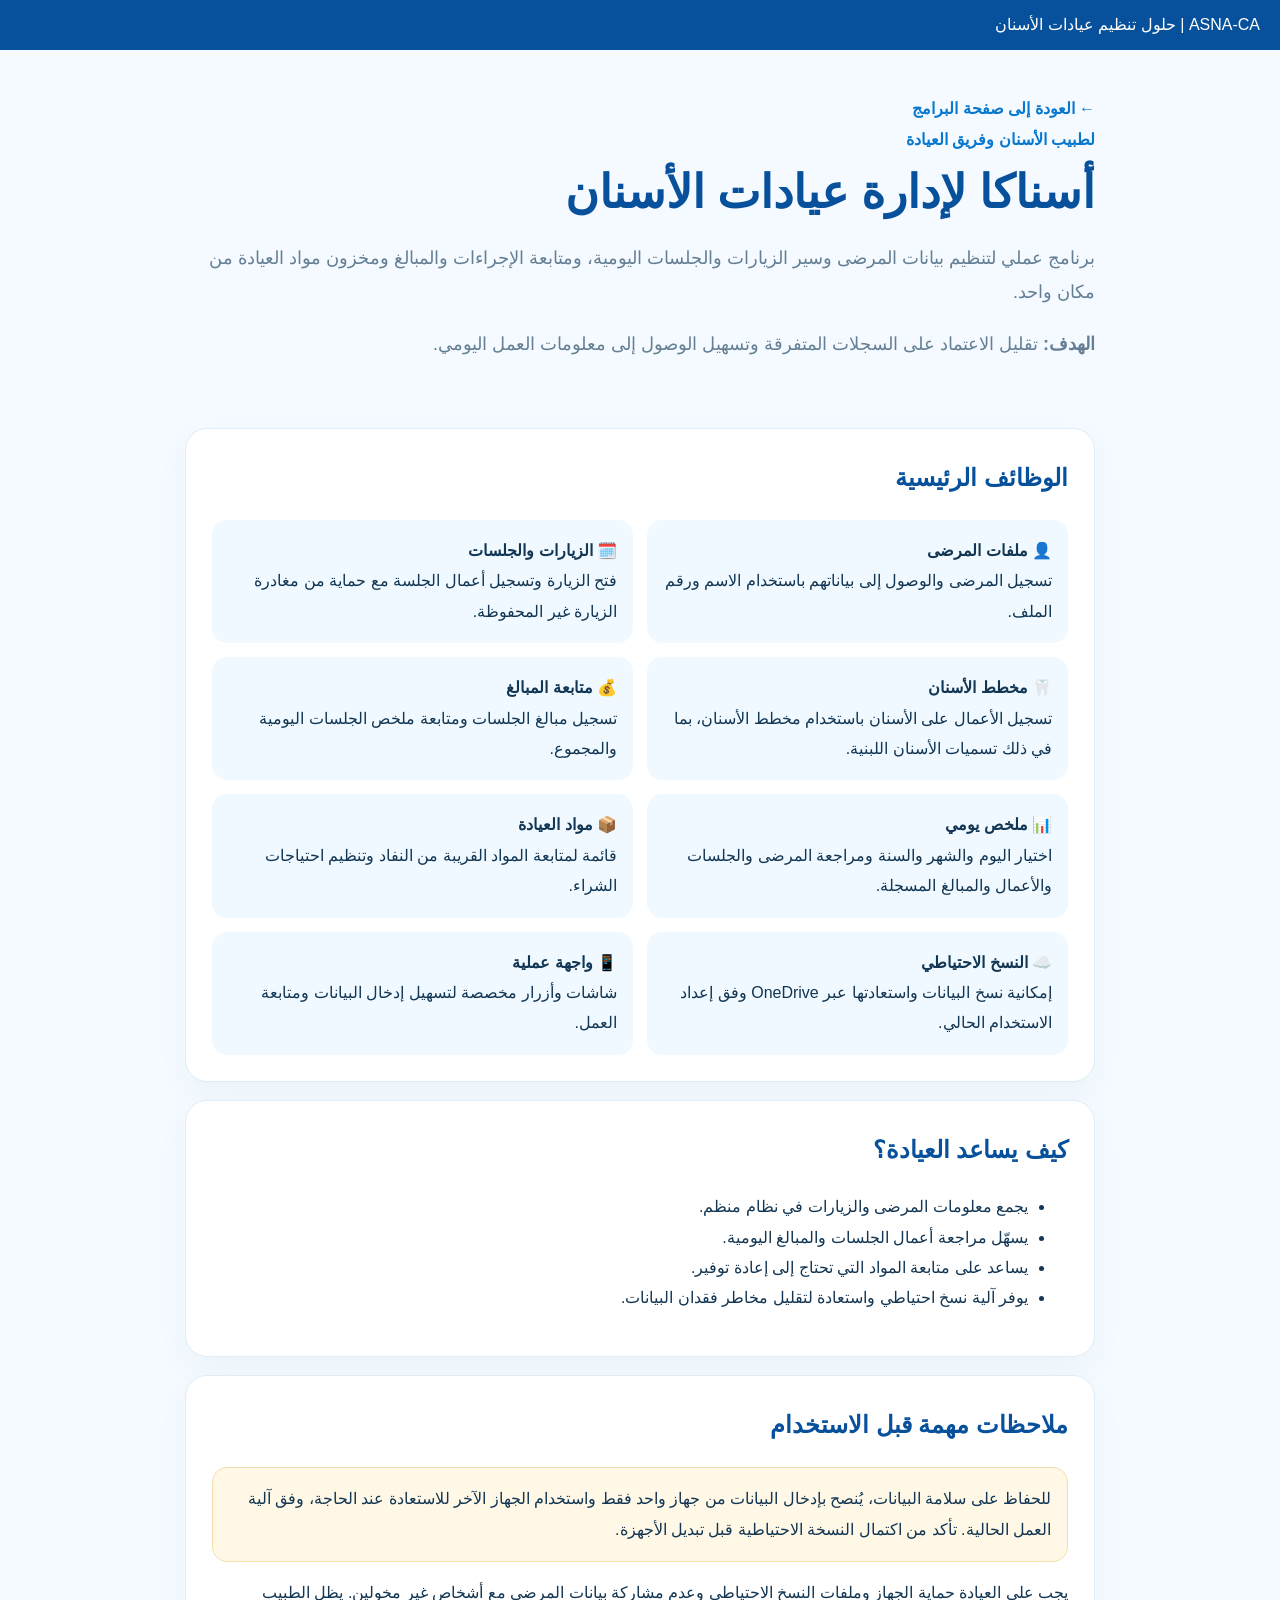
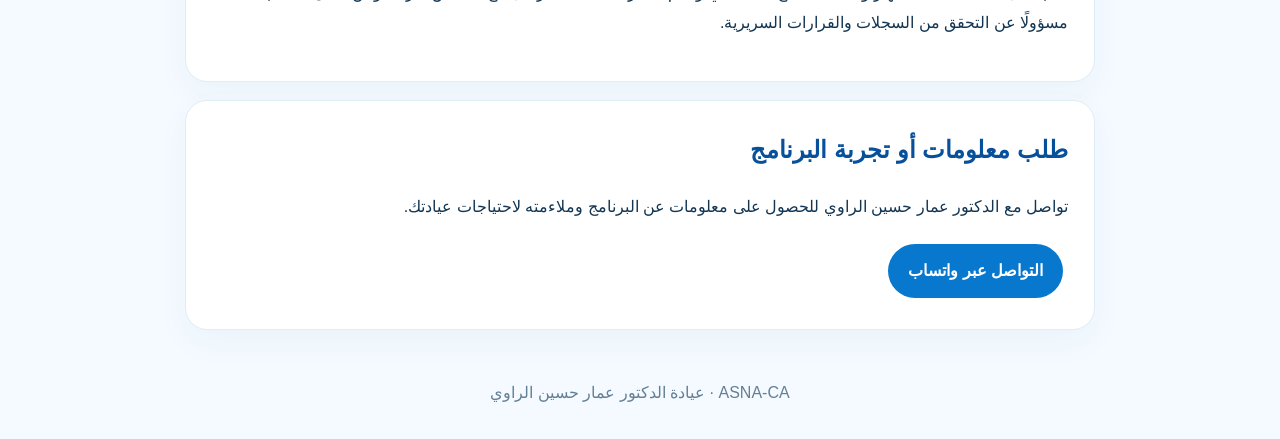
==== clinic-management.html @ 32c0b2bc "Add files via upload" ====
<!doctype html><html lang="ar" dir="rtl"><head><meta charset="utf-8"><meta name="viewport" content="width=device-width,initial-scale=1"><meta name="description" content="برنامج ASNA-CA لإدارة عيادات الأسنان: ملفات المرضى والزيارات والجلسات والمبالغ والمخزون والنسخ الاحتياطي."><title>أسناكا لإدارة عيادات الأسنان | ASNA-CA</title><style>
:root{--b:#0878cf;--d:#07509b;--ink:#123653;--muted:#647f94;--bg:#f4faff;--line:#dfedf6}*{box-sizing:border-box}body{margin:0;background:var(--bg);color:var(--ink);font-family:Tahoma,Arial,sans-serif;line-height:1.9}a{text-decoration:none;color:inherit}.bar{background:var(--d);color:white;padding:10px 20px}.wrap{max-width:950px;margin:auto;padding:0 20px}.head{padding:44px 0 30px}.back{color:var(--b);font-weight:bold}.tag{color:var(--b);font-weight:bold}.head h1{font-size:clamp(30px,5vw,46px);line-height:1.3;color:var(--d);margin:8px 0}.head p{font-size:18px;color:var(--muted)}.panel{background:#fff;border:1px solid var(--line);border-radius:22px;padding:26px;margin:18px 0;box-shadow:0 12px 35px #064d810a}.panel h2{color:var(--d);margin-top:0}.grid{display:grid;grid-template-columns:1fr 1fr;gap:14px}.feature{background:#f0f9ff;border-radius:15px;padding:16px}.notice{background:#fff8e6;border:1px solid #f2dfaa;border-radius:15px;padding:16px}.btn{display:inline-block;background:var(--b);color:#fff;padding:12px 20px;border-radius:999px;font-weight:bold;margin:5px 5px 5px 0}footer{text-align:center;color:var(--muted);padding:30px}@media(max-width:650px){.grid{grid-template-columns:1fr}}
</style></head><body><div class="bar">ASNA-CA | حلول تنظيم عيادات الأسنان</div><main class="wrap"><section class="head"><a class="back" href="./">← العودة إلى صفحة البرامج</a><div class="tag">لطبيب الأسنان وفريق العيادة</div><h1>أسناكا لإدارة عيادات الأسنان</h1><p>برنامج عملي لتنظيم بيانات المرضى وسير الزيارات والجلسات اليومية، ومتابعة الإجراءات والمبالغ ومخزون مواد العيادة من مكان واحد.</p><p><b>الهدف:</b> تقليل الاعتماد على السجلات المتفرقة وتسهيل الوصول إلى معلومات العمل اليومي.</p></section><section class="panel"><h2>الوظائف الرئيسية</h2><div class="grid"><div class="feature"><b>👤 ملفات المرضى</b><br>تسجيل المرضى والوصول إلى بياناتهم باستخدام الاسم ورقم الملف.</div><div class="feature"><b>🗓️ الزيارات والجلسات</b><br>فتح الزيارة وتسجيل أعمال الجلسة مع حماية من مغادرة الزيارة غير المحفوظة.</div><div class="feature"><b>🦷 مخطط الأسنان</b><br>تسجيل الأعمال على الأسنان باستخدام مخطط الأسنان، بما في ذلك تسميات الأسنان اللبنية.</div><div class="feature"><b>💰 متابعة المبالغ</b><br>تسجيل مبالغ الجلسات ومتابعة ملخص الجلسات اليومية والمجموع.</div><div class="feature"><b>📊 ملخص يومي</b><br>اختيار اليوم والشهر والسنة ومراجعة المرضى والجلسات والأعمال والمبالغ المسجلة.</div><div class="feature"><b>📦 مواد العيادة</b><br>قائمة لمتابعة المواد القريبة من النفاد وتنظيم احتياجات الشراء.</div><div class="feature"><b>☁️ النسخ الاحتياطي</b><br>إمكانية نسخ البيانات واستعادتها عبر OneDrive وفق إعداد الاستخدام الحالي.</div><div class="feature"><b>📱 واجهة عملية</b><br>شاشات وأزرار مخصصة لتسهيل إدخال البيانات ومتابعة العمل.</div></div></section><section class="panel"><h2>كيف يساعد العيادة؟</h2><ul><li>يجمع معلومات المرضى والزيارات في نظام منظم.</li><li>يسهّل مراجعة أعمال الجلسات والمبالغ اليومية.</li><li>يساعد على متابعة المواد التي تحتاج إلى إعادة توفير.</li><li>يوفر آلية نسخ احتياطي واستعادة لتقليل مخاطر فقدان البيانات.</li></ul></section><section class="panel"><h2>ملاحظات مهمة قبل الاستخدام</h2><div class="notice">للحفاظ على سلامة البيانات، يُنصح بإدخال البيانات من جهاز واحد فقط واستخدام الجهاز الآخر للاستعادة عند الحاجة، وفق آلية العمل الحالية. تأكد من اكتمال النسخة الاحتياطية قبل تبديل الأجهزة.</div><p>يجب على العيادة حماية الجهاز وملفات النسخ الاحتياطي وعدم مشاركة بيانات المرضى مع أشخاص غير مخولين. يظل الطبيب مسؤولًا عن التحقق من السجلات والقرارات السريرية.</p></section><section class="panel"><h2>طلب معلومات أو تجربة البرنامج</h2><p>تواصل مع الدكتور عمار حسين الراوي للحصول على معلومات عن البرنامج وملاءمته لاحتياجات عيادتك.</p><a class="btn" href="https://wa.me/9647800540459" target="_blank" rel="noopener">التواصل عبر واتساب</a></section></main><footer><a href="./">ASNA-CA</a> · عيادة الدكتور عمار حسين الراوي</footer></body></html>
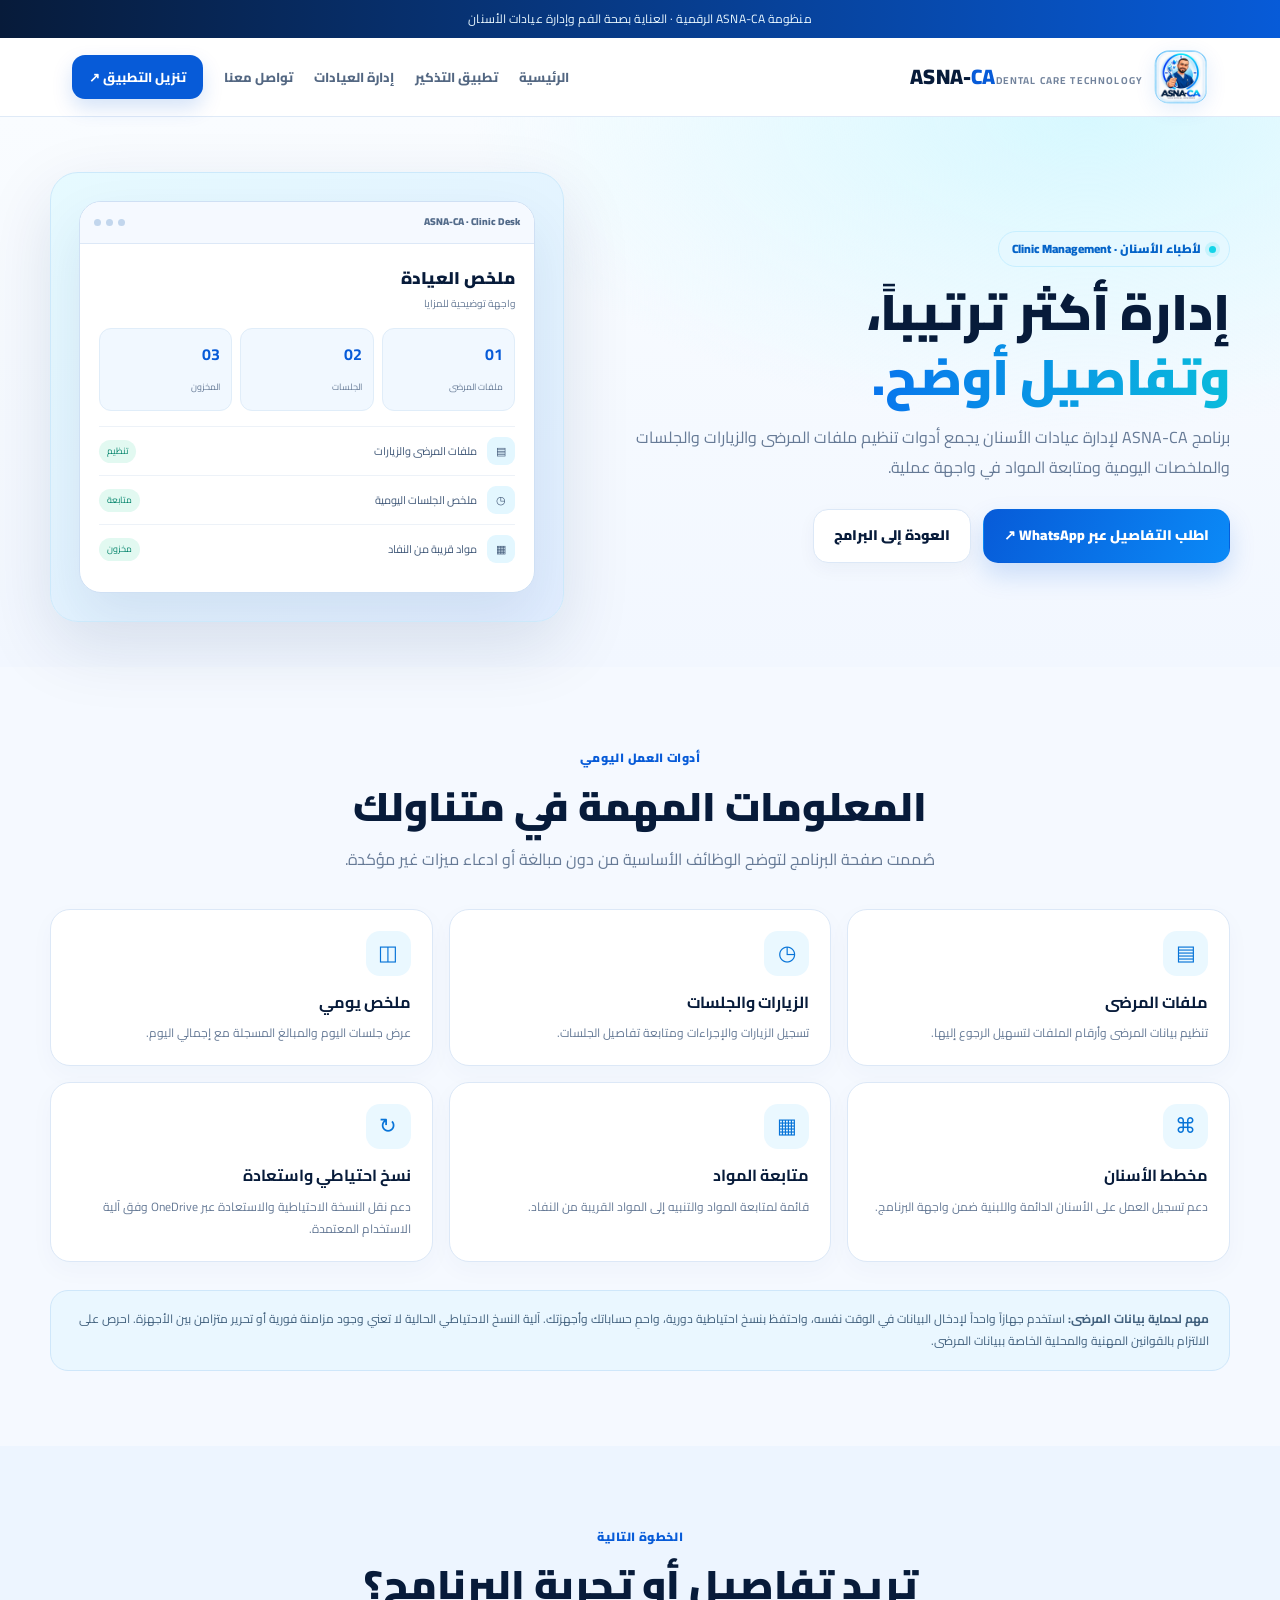
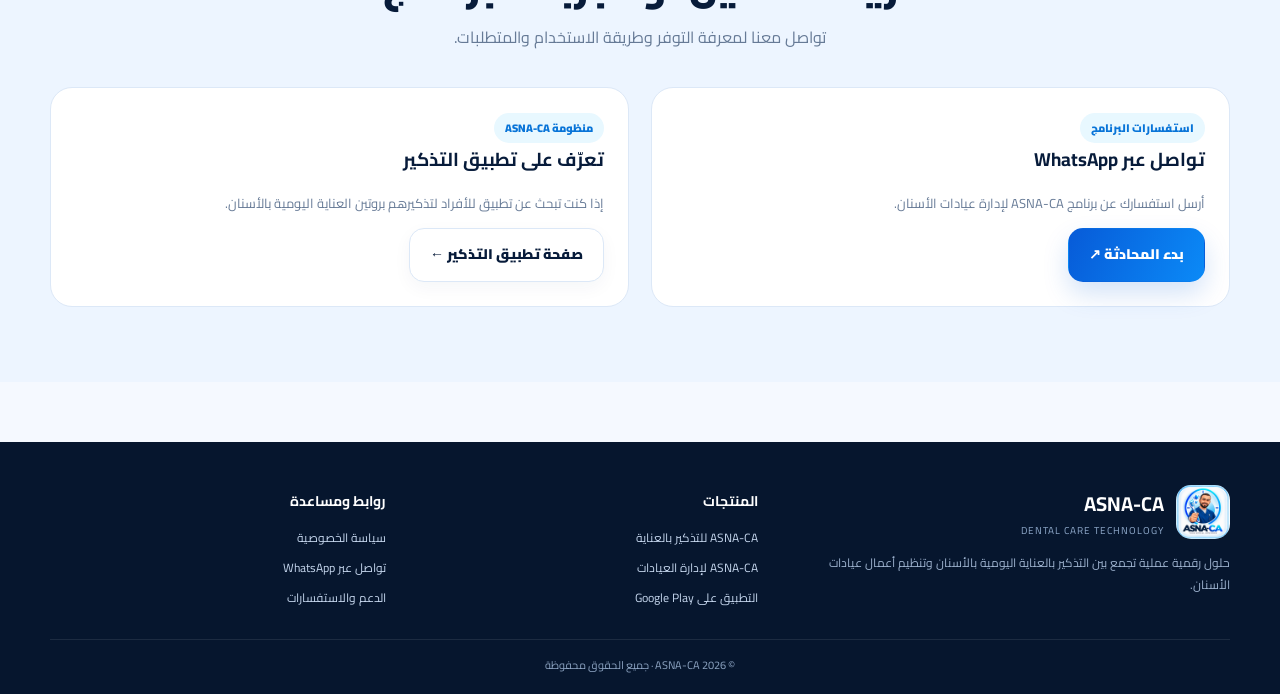
==== commit 79953eb6: "Deploy ASNA-CA website" ====
--- a/clinic-management.html
+++ b/clinic-management.html
@@ -1,3 +1,28 @@
-<!doctype html><html lang="ar" dir="rtl"><head><meta charset="utf-8"><meta name="viewport" content="width=device-width,initial-scale=1"><meta name="description" content="برنامج ASNA-CA لإدارة عيادات الأسنان: ملفات المرضى والزيارات والجلسات والمبالغ والمخزون والنسخ الاحتياطي."><title>أسناكا لإدارة عيادات الأسنان | ASNA-CA</title><style>
-:root{--b:#0878cf;--d:#07509b;--ink:#123653;--muted:#647f94;--bg:#f4faff;--line:#dfedf6}*{box-sizing:border-box}body{margin:0;background:var(--bg);color:var(--ink);font-family:Tahoma,Arial,sans-serif;line-height:1.9}a{text-decoration:none;color:inherit}.bar{background:var(--d);color:white;padding:10px 20px}.wrap{max-width:950px;margin:auto;padding:0 20px}.head{padding:44px 0 30px}.back{color:var(--b);font-weight:bold}.tag{color:var(--b);font-weight:bold}.head h1{font-size:clamp(30px,5vw,46px);line-height:1.3;color:var(--d);margin:8px 0}.head p{font-size:18px;color:var(--muted)}.panel{background:#fff;border:1px solid var(--line);border-radius:22px;padding:26px;margin:18px 0;box-shadow:0 12px 35px #064d810a}.panel h2{color:var(--d);margin-top:0}.grid{display:grid;grid-template-columns:1fr 1fr;gap:14px}.feature{background:#f0f9ff;border-radius:15px;padding:16px}.notice{background:#fff8e6;border:1px solid #f2dfaa;border-radius:15px;padding:16px}.btn{display:inline-block;background:var(--b);color:#fff;padding:12px 20px;border-radius:999px;font-weight:bold;margin:5px 5px 5px 0}footer{text-align:center;color:var(--muted);padding:30px}@media(max-width:650px){.grid{grid-template-columns:1fr}}
-</style></head><body><div class="bar">ASNA-CA | حلول تنظيم عيادات الأسنان</div><main class="wrap"><section class="head"><a class="back" href="./">← العودة إلى صفحة البرامج</a><div class="tag">لطبيب الأسنان وفريق العيادة</div><h1>أسناكا لإدارة عيادات الأسنان</h1><p>برنامج عملي لتنظيم بيانات المرضى وسير الزيارات والجلسات اليومية، ومتابعة الإجراءات والمبالغ ومخزون مواد العيادة من مكان واحد.</p><p><b>الهدف:</b> تقليل الاعتماد على السجلات المتفرقة وتسهيل الوصول إلى معلومات العمل اليومي.</p></section><section class="panel"><h2>الوظائف الرئيسية</h2><div class="grid"><div class="feature"><b>👤 ملفات المرضى</b><br>تسجيل المرضى والوصول إلى بياناتهم باستخدام الاسم ورقم الملف.</div><div class="feature"><b>🗓️ الزيارات والجلسات</b><br>فتح الزيارة وتسجيل أعمال الجلسة مع حماية من مغادرة الزيارة غير المحفوظة.</div><div class="feature"><b>🦷 مخطط الأسنان</b><br>تسجيل الأعمال على الأسنان باستخدام مخطط الأسنان، بما في ذلك تسميات الأسنان اللبنية.</div><div class="feature"><b>💰 متابعة المبالغ</b><br>تسجيل مبالغ الجلسات ومتابعة ملخص الجلسات اليومية والمجموع.</div><div class="feature"><b>📊 ملخص يومي</b><br>اختيار اليوم والشهر والسنة ومراجعة المرضى والجلسات والأعمال والمبالغ المسجلة.</div><div class="feature"><b>📦 مواد العيادة</b><br>قائمة لمتابعة المواد القريبة من النفاد وتنظيم احتياجات الشراء.</div><div class="feature"><b>☁️ النسخ الاحتياطي</b><br>إمكانية نسخ البيانات واستعادتها عبر OneDrive وفق إعداد الاستخدام الحالي.</div><div class="feature"><b>📱 واجهة عملية</b><br>شاشات وأزرار مخصصة لتسهيل إدخال البيانات ومتابعة العمل.</div></div></section><section class="panel"><h2>كيف يساعد العيادة؟</h2><ul><li>يجمع معلومات المرضى والزيارات في نظام منظم.</li><li>يسهّل مراجعة أعمال الجلسات والمبالغ اليومية.</li><li>يساعد على متابعة المواد التي تحتاج إلى إعادة توفير.</li><li>يوفر آلية نسخ احتياطي واستعادة لتقليل مخاطر فقدان البيانات.</li></ul></section><section class="panel"><h2>ملاحظات مهمة قبل الاستخدام</h2><div class="notice">للحفاظ على سلامة البيانات، يُنصح بإدخال البيانات من جهاز واحد فقط واستخدام الجهاز الآخر للاستعادة عند الحاجة، وفق آلية العمل الحالية. تأكد من اكتمال النسخة الاحتياطية قبل تبديل الأجهزة.</div><p>يجب على العيادة حماية الجهاز وملفات النسخ الاحتياطي وعدم مشاركة بيانات المرضى مع أشخاص غير مخولين. يظل الطبيب مسؤولًا عن التحقق من السجلات والقرارات السريرية.</p></section><section class="panel"><h2>طلب معلومات أو تجربة البرنامج</h2><p>تواصل مع الدكتور عمار حسين الراوي للحصول على معلومات عن البرنامج وملاءمته لاحتياجات عيادتك.</p><a class="btn" href="https://wa.me/9647800540459" target="_blank" rel="noopener">التواصل عبر واتساب</a></section></main><footer><a href="./">ASNA-CA</a> · عيادة الدكتور عمار حسين الراوي</footer></body></html>
+<!doctype html>
+<html lang="ar" dir="rtl"><head><meta charset="utf-8"><meta name="viewport" content="width=device-width,initial-scale=1"><meta name="theme-color" content="#075bd8"><meta name="description" content="ASNA-CA لإدارة عيادات الأسنان: ملفات المرضى والزيارات والجلسات والملخصات والمخزون."><title>ASNA-CA | إدارة عيادات الأسنان</title><link rel="icon" href="assets/asna-ca-logo.png"><link rel="stylesheet" href="assets/styles.css"></head><body>
+
+<div class="announcement">منظومة ASNA-CA الرقمية · العناية بصحة الفم وإدارة عيادات الأسنان</div>
+<header class="site-header"><nav class="nav container" aria-label="التنقل الرئيسي">
+<a class="brand" href="index.html"><img src="assets/asna-ca-logo.png" alt="شعار ASNA-CA"><span class="brand-copy"><span class="brand-name">ASNA-<span>CA</span></span><span class="brand-sub">DENTAL CARE TECHNOLOGY</span></span></a>
+<button class="menu-toggle" aria-label="فتح القائمة" aria-expanded="false">☰</button>
+<div class="nav-links"><a href="index.html">الرئيسية</a><a href="reminder.html">تطبيق التذكير</a><a href="clinic-management.html">إدارة العيادات</a><a href="index.html#contact">تواصل معنا</a><a class="nav-cta" href="https://play.google.com/store/apps/details?id=com.asnaca.asna_ca" target="_blank" rel="noopener">تنزيل التطبيق ↗</a></div>
+</nav></header>
+
+<main><section class="page-hero"><div class="container page-hero-grid"><div><span class="eyebrow">لأطباء الأسنان · Clinic Management</span><h1>إدارة أكثر ترتيباً،<br><span class="gradient-text">وتفاصيل أوضح.</span></h1><p>برنامج ASNA-CA لإدارة عيادات الأسنان يجمع أدوات تنظيم ملفات المرضى والزيارات والجلسات والملخصات اليومية ومتابعة المواد في واجهة عملية.</p><div class="hero-actions"><a class="btn btn-primary" href="https://wa.me/9647800540459?text=%D8%A3%D8%B1%D9%8A%D8%AF%20%D8%AA%D9%81%D8%A7%D8%B5%D9%8A%D9%84%20%D8%A8%D8%B1%D9%86%D8%A7%D9%85%D8%AC%20ASNA-CA%20%D9%84%D8%A5%D8%AF%D8%A7%D8%B1%D8%A9%20%D8%A7%D9%84%D8%B9%D9%8A%D8%A7%D8%AF%D8%A7%D8%AA" target="_blank" rel="noopener">اطلب التفاصيل عبر WhatsApp ↗</a><a class="btn btn-secondary" href="index.html#programs">العودة إلى البرامج</a></div></div><div class="page-visual"><div class="mock-window"><div class="mock-bar"><span>ASNA-CA · Clinic Desk</span><span class="mock-dots"><i></i><i></i><i></i></span></div><div class="mock-body"><div class="mock-title">ملخص العيادة</div><div class="mock-sub">واجهة توضيحية للمزايا</div><div class="mock-stats"><div class="mock-stat"><strong>01</strong><span>ملفات المرضى</span></div><div class="mock-stat"><strong>02</strong><span>الجلسات</span></div><div class="mock-stat"><strong>03</strong><span>المخزون</span></div></div><div class="mock-row"><i>▤</i><span>ملفات المرضى والزيارات</span><span class="mock-pill">تنظيم</span></div><div class="mock-row"><i>◷</i><span>ملخص الجلسات اليومية</span><span class="mock-pill">متابعة</span></div><div class="mock-row"><i>▦</i><span>مواد قريبة من النفاد</span><span class="mock-pill">مخزون</span></div></div></div></div></div></section>
+<section class="section"><div class="container"><div class="section-head"><span class="section-kicker">أدوات العمل اليومي</span><h2>المعلومات المهمة في متناولك</h2><p>صُممت صفحة البرنامج لتوضح الوظائف الأساسية من دون مبالغة أو ادعاء ميزات غير مؤكدة.</p></div><div class="feature-grid">
+<article class="feature-card"><div class="feature-symbol">▤</div><h3>ملفات المرضى</h3><p>تنظيم بيانات المرضى وأرقام الملفات لتسهيل الرجوع إليها.</p></article>
+<article class="feature-card"><div class="feature-symbol">◷</div><h3>الزيارات والجلسات</h3><p>تسجيل الزيارات والإجراءات ومتابعة تفاصيل الجلسات.</p></article>
+<article class="feature-card"><div class="feature-symbol">◫</div><h3>ملخص يومي</h3><p>عرض جلسات اليوم والمبالغ المسجلة مع إجمالي اليوم.</p></article>
+<article class="feature-card"><div class="feature-symbol">⌘</div><h3>مخطط الأسنان</h3><p>دعم تسجيل العمل على الأسنان الدائمة واللبنية ضمن واجهة البرنامج.</p></article>
+<article class="feature-card"><div class="feature-symbol">▦</div><h3>متابعة المواد</h3><p>قائمة لمتابعة المواد والتنبيه إلى المواد القريبة من النفاد.</p></article>
+<article class="feature-card"><div class="feature-symbol">↻</div><h3>نسخ احتياطي واستعادة</h3><p>دعم نقل النسخة الاحتياطية والاستعادة عبر OneDrive وفق آلية الاستخدام المعتمدة.</p></article>
+</div><div class="note"><strong>مهم لحماية بيانات المرضى:</strong> استخدم جهازاً واحداً لإدخال البيانات في الوقت نفسه، واحتفظ بنسخ احتياطية دورية، واحمِ حساباتك وأجهزتك. آلية النسخ الاحتياطي الحالية لا تعني وجود مزامنة فورية أو تحرير متزامن بين الأجهزة. احرص على الالتزام بالقوانين المهنية والمحلية الخاصة ببيانات المرضى.</div></div></section>
+<section class="section" style="background:#edf5ff"><div class="container"><div class="section-head"><span class="section-kicker">الخطوة التالية</span><h2>تريد تفاصيل أو تجربة البرنامج؟</h2><p>تواصل معنا لمعرفة التوفر وطريقة الاستخدام والمتطلبات.</p></div><div class="contact-grid"><article class="contact-card"><span class="pill">استفسارات البرنامج</span><h3>تواصل عبر WhatsApp</h3><p>أرسل استفسارك عن برنامج ASNA-CA لإدارة عيادات الأسنان.</p><a class="btn btn-primary" href="https://wa.me/9647800540459" target="_blank" rel="noopener">بدء المحادثة ↗</a></article><article class="contact-card"><span class="pill">منظومة ASNA-CA</span><h3>تعرّف على تطبيق التذكير</h3><p>إذا كنت تبحث عن تطبيق للأفراد لتذكيرهم بروتين العناية اليومية بالأسنان.</p><a class="btn btn-secondary" href="reminder.html">صفحة تطبيق التذكير ←</a></article></div></div></section></main>
+
+<footer class="site-footer"><div class="container"><div class="footer-grid">
+<div><div class="footer-brand"><img src="assets/asna-ca-logo.png" alt="شعار ASNA-CA"><div><strong>ASNA-CA</strong><small>DENTAL CARE TECHNOLOGY</small></div></div><p>حلول رقمية عملية تجمع بين التذكير بالعناية اليومية بالأسنان وتنظيم أعمال عيادات الأسنان.</p></div>
+<div><h4>المنتجات</h4><div class="footer-links"><a href="reminder.html">ASNA-CA للتذكير بالعناية</a><a href="clinic-management.html">ASNA-CA لإدارة العيادات</a><a href="https://play.google.com/store/apps/details?id=com.asnaca.asna_ca" target="_blank" rel="noopener">التطبيق على Google Play</a></div></div>
+<div><h4>روابط ومساعدة</h4><div class="footer-links"><a href="https://drammarclinic92-del.github.io/asna-ca-privacy-policy/ASNA-CA_Privacy_Policy.html" target="_blank" rel="noopener">سياسة الخصوصية</a><a href="https://wa.me/9647800540459" target="_blank" rel="noopener">تواصل عبر WhatsApp</a><a href="index.html#contact">الدعم والاستفسارات</a></div></div>
+</div><div class="copyright">© <span data-year>2026</span> ASNA-CA · جميع الحقوق محفوظة</div></div></footer><script src="assets/script.js"></script>
+
+</body></html>
--- a/assets/styles.css
+++ b/assets/styles.css
@@ -0,0 +1,8 @@
+@import url('https://fonts.googleapis.com/css2?family=Cairo:wght@400;500;600;700;800;900&display=swap');
+:root{--navy:#071b3a;--blue:#075bd8;--blue2:#1685f8;--cyan:#14d4e8;--ink:#122746;--muted:#667a96;--paper:#f5f9ff;--white:#fff;--line:#dce8f7;--soft:#e9f6ff;--shadow:0 24px 70px rgba(7,42,92,.12);--radius:28px}
+*{box-sizing:border-box}html{scroll-behavior:smooth;scroll-padding-top:100px}body{margin:0;background:var(--paper);color:var(--ink);font-family:'Cairo',Tahoma,Arial,sans-serif;line-height:1.85}a{color:inherit;text-decoration:none}button,input,textarea{font:inherit}.announcement{background:linear-gradient(90deg,#071b3a,#075bd8);color:#eaf8ff;text-align:center;padding:8px 14px;font-size:12px;letter-spacing:.1px}.site-header{position:sticky;top:0;z-index:20;background:rgba(255,255,255,.92);backdrop-filter:blur(18px);border-bottom:1px solid rgba(220,232,247,.9)}.nav{max-width:1180px;margin:auto;padding:12px 22px;display:flex;align-items:center;justify-content:space-between;gap:22px}.brand{display:flex;align-items:center;gap:11px;min-width:200px}.brand img{width:54px;height:54px;object-fit:contain;border-radius:16px;box-shadow:0 5px 20px #075bd81b}.brand-copy{line-height:1.35}.brand-name{font-size:21px;font-weight:900;letter-spacing:.2px;color:var(--navy)}.brand-name span{color:var(--blue)}.brand-sub{font-size:10px;font-weight:700;color:#72839c;letter-spacing:1.15px;direction:ltr;text-align:right}.nav-links{display:flex;align-items:center;gap:21px;font-size:13px;font-weight:800;color:#536782}.nav-links a{transition:color .2s}.nav-links a:hover{color:var(--blue)}.nav-cta{background:var(--blue);color:#fff!important;padding:10px 17px;border-radius:13px;box-shadow:0 9px 20px #075bd82b}.menu-toggle{display:none;border:1px solid var(--line);background:#fff;color:var(--navy);border-radius:12px;padding:7px 12px;font-size:23px;cursor:pointer}
+.container{width:min(1180px,calc(100% - 40px));margin-inline:auto}.hero{position:relative;overflow:hidden;padding:80px 0 55px;background:radial-gradient(ellipse at 80% 10%,#d4f9ff 0,transparent 34%),radial-gradient(ellipse at 15% 0,#dbeaff 0,transparent 35%),linear-gradient(180deg,#f9fcff,#f3f8ff)}.hero:after{content:"";position:absolute;width:380px;height:380px;border:1px solid #bcecff;border-radius:50%;left:-160px;bottom:-240px;box-shadow:0 0 0 45px #d8f6ff38,0 0 0 90px #d8f6ff24;pointer-events:none}.hero-grid{display:grid;grid-template-columns:1.08fr .92fr;align-items:center;gap:48px;position:relative;z-index:1}.eyebrow{display:inline-flex;align-items:center;gap:8px;background:#e5f8ff;border:1px solid #c7efff;color:#0564c9;border-radius:999px;padding:6px 13px;font-size:12px;font-weight:900}.eyebrow:before{content:"";width:7px;height:7px;border-radius:50%;background:var(--cyan);box-shadow:0 0 0 4px #14d4e825}.hero h1{font-size:clamp(36px,5vw,60px);line-height:1.28;letter-spacing:-1.2px;color:var(--navy);margin:18px 0 15px;font-weight:900}.gradient-text{background:linear-gradient(90deg,#0875ed,#0abbdc);-webkit-background-clip:text;background-clip:text;color:transparent}.hero p{max-width:670px;color:var(--muted);font-size:17px;margin:0}.hero-actions{display:flex;flex-wrap:wrap;gap:12px;margin-top:27px}.btn{display:inline-flex;align-items:center;justify-content:center;gap:9px;border:1px solid transparent;border-radius:15px;padding:13px 20px;font-weight:900;font-size:14px;transition:transform .2s,box-shadow .2s,background .2s;cursor:pointer}.btn:hover{transform:translateY(-3px)}.btn-primary{background:linear-gradient(115deg,var(--blue),#0b8af7);color:#fff;box-shadow:0 12px 26px #075bd82c}.btn-primary:hover{box-shadow:0 17px 30px #075bd83d}.btn-secondary{background:#fff;color:var(--navy);border-color:var(--line);box-shadow:0 6px 18px #0c32630b}.btn-dark{background:var(--navy);color:#fff}.hero-visual{position:relative;min-height:390px;display:grid;place-items:center}.hero-orbit{width:min(350px,78vw);aspect-ratio:1;border-radius:50%;display:grid;place-items:center;background:linear-gradient(145deg,#e9fbff,#d7e9ff);border:1px solid #c8eaff;box-shadow:0 35px 90px #0d5eaa1a, inset 0 0 0 15px #ffffff80;position:relative}.hero-orbit:before,.hero-orbit:after{content:"";position:absolute;inset:-22px;border:1px dashed #9bd9f8;border-radius:50%;animation:rotate 28s linear infinite}.hero-orbit:after{inset:-42px;border-color:#d0e5fb;animation-direction:reverse;animation-duration:36s}.hero-logo{width:75%;height:75%;object-fit:contain;filter:drop-shadow(0 18px 25px #073c7624);border-radius:25%}.float-card{position:absolute;background:#fff;border:1px solid #e4effb;border-radius:18px;padding:13px 16px;box-shadow:var(--shadow);font-size:12px;font-weight:900;color:var(--navy);display:flex;align-items:center;gap:10px}.float-card small{display:block;color:var(--muted);font-weight:600;font-size:10px}.float-icon{width:38px;height:38px;border-radius:12px;display:grid;place-items:center;background:#e5f8ff;color:#0875d9;font-size:20px}.float-one{top:36px;right:-8px}.float-two{bottom:38px;left:-8px}.section{padding:75px 0}.section-head{text-align:center;max-width:760px;margin:0 auto 34px}.section-kicker{font-size:12px;font-weight:900;color:var(--blue);letter-spacing:.4px}.section-head h2{font-size:clamp(27px,3.4vw,40px);line-height:1.4;color:var(--navy);margin:7px 0 10px;font-weight:900}.section-head p{margin:0;color:var(--muted)}.product-grid{display:grid;grid-template-columns:repeat(2,minmax(0,1fr));gap:24px}.product-card{position:relative;overflow:hidden;background:#fff;border:1px solid var(--line);border-radius:var(--radius);padding:31px;box-shadow:0 15px 45px #0a37730b;display:flex;flex-direction:column;transition:transform .25s,box-shadow .25s}.product-card:hover{transform:translateY(-6px);box-shadow:var(--shadow)}.product-card:before{content:"";position:absolute;inset:0 0 auto;height:5px;background:linear-gradient(90deg,var(--blue),var(--cyan))}.product-top{display:flex;align-items:center;gap:15px}.product-icon{width:62px;height:62px;flex:0 0 62px;display:grid;place-items:center;border-radius:19px;background:linear-gradient(145deg,#e6f7ff,#dbe9ff);font-size:28px;color:var(--blue)}.product-tag{font-size:11px;font-weight:900;color:#0876d7;background:#eff9ff;border-radius:999px;padding:5px 10px;display:inline-block}.product-card h3{font-size:25px;color:var(--navy);line-height:1.45;margin:20px 0 7px;font-weight:900}.product-card>p{color:var(--muted);margin:0 0 15px}.check-list{list-style:none;padding:0;margin:0 0 23px;display:grid;gap:8px}.check-list li{display:flex;align-items:flex-start;gap:10px;color:#425b79;font-size:14px}.check-list li:before{content:"✓";flex:0 0 22px;width:22px;height:22px;display:grid;place-items:center;border-radius:7px;background:#e4f9f6;color:#079d91;font-weight:900;font-size:12px;line-height:1.5;margin-top:2px}.card-actions{display:flex;gap:10px;flex-wrap:wrap;margin-top:auto}.mini-label{font-size:11px;color:#7c8ea5;margin-top:14px}.trust-strip{display:grid;grid-template-columns:repeat(3,1fr);gap:12px;margin-top:28px}.trust-item{border:1px solid var(--line);background:#ffffffb8;border-radius:18px;padding:16px;text-align:center}.trust-item strong{display:block;color:var(--navy);font-size:15px}.trust-item span{font-size:11px;color:var(--muted)}.how-grid{display:grid;grid-template-columns:repeat(3,1fr);gap:18px}.how-card{background:#fff;border:1px solid var(--line);border-radius:22px;padding:24px}.how-num{font-size:12px;color:var(--blue);font-weight:900;letter-spacing:1px}.how-card h3{color:var(--navy);font-size:18px;margin:9px 0 5px}.how-card p{color:var(--muted);font-size:13px;margin:0}.callout{background:linear-gradient(120deg,#071b3a,#0754b5 65%,#0785d8);color:#fff;border-radius:30px;padding:38px;display:flex;align-items:center;justify-content:space-between;gap:25px;overflow:hidden;position:relative}.callout:after{content:"";position:absolute;width:300px;height:300px;border:1px solid #ffffff22;border-radius:50%;left:-80px;top:-170px;box-shadow:0 0 0 35px #ffffff0b,0 0 0 70px #ffffff08}.callout h2{font-size:clamp(23px,3vw,34px);margin:0 0 5px;line-height:1.4}.callout p{margin:0;color:#d5eaff;font-size:14px}.callout .btn{position:relative;z-index:1;white-space:nowrap}.note{border:1px solid #cfe7fa;background:#eaf7ff;border-radius:18px;padding:17px 20px;color:#42617e;font-size:12px;margin-top:28px}.site-footer{background:#06162e;color:#c5d6ed;padding:43px 0 18px;margin-top:60px}.footer-grid{display:grid;grid-template-columns:1.3fr 1fr 1fr;gap:35px}.footer-brand{display:flex;gap:12px;align-items:center;margin-bottom:12px}.footer-brand img{width:54px;height:54px;border-radius:15px}.footer-brand strong{display:block;color:#fff;font-size:20px}.footer-brand small{display:block;font-size:10px;letter-spacing:1px;direction:ltr;text-align:right;color:#8ea8c9}.site-footer p{font-size:12px;color:#9db2ce;margin:8px 0}.site-footer h4{color:#fff;margin:4px 0 12px;font-size:14px}.footer-links{display:grid;gap:8px;font-size:12px}.footer-links a:hover{color:#56dced}.copyright{border-top:1px solid #ffffff17;margin-top:30px;padding-top:15px;text-align:center;color:#8ea5c3;font-size:11px}.page-hero{padding:55px 0 45px;background:radial-gradient(ellipse at 85% 0,#d7f8ff,transparent 40%),linear-gradient(180deg,#f9fcff,#f2f7ff)}.page-hero-grid{display:grid;grid-template-columns:1.1fr .9fr;gap:38px;align-items:center}.page-hero h1{font-size:clamp(32px,4.2vw,50px);line-height:1.3;color:var(--navy);margin:13px 0;font-weight:900}.page-hero p{color:var(--muted);font-size:16px;margin:0}.page-visual{background:linear-gradient(145deg,#e6faff,#e1edff);border:1px solid #cce9fb;border-radius:28px;padding:28px;box-shadow:var(--shadow);min-height:260px;display:grid;place-items:center;position:relative;overflow:hidden}.page-visual img{width:min(230px,75%);aspect-ratio:1;object-fit:contain;border-radius:24px;filter:drop-shadow(0 14px 20px #0a4b8525)}.feature-grid{display:grid;grid-template-columns:repeat(3,1fr);gap:16px}.feature-card{background:#fff;border:1px solid var(--line);border-radius:20px;padding:21px;box-shadow:0 8px 25px #0a377308}.feature-symbol{width:45px;height:45px;display:grid;place-items:center;background:#eaf8ff;color:#0874d8;border-radius:14px;font-size:21px;margin-bottom:12px}.feature-card h3{font-size:16px;color:var(--navy);margin:0 0 5px}.feature-card p{font-size:12px;color:var(--muted);margin:0}.mock-window{width:100%;background:#fff;border:1px solid #cfe0f4;border-radius:22px;overflow:hidden;box-shadow:0 25px 55px #103f7818}.mock-bar{height:42px;display:flex;align-items:center;justify-content:space-between;padding:0 14px;background:#f5f9ff;border-bottom:1px solid var(--line);font-size:10px;font-weight:900;color:#536b8a}.mock-dots{display:flex;gap:5px}.mock-dots i{width:7px;height:7px;border-radius:50%;background:#c2d6ed}.mock-body{padding:19px}.mock-title{font-weight:900;color:var(--navy);font-size:17px}.mock-sub{font-size:10px;color:var(--muted)}.mock-stats{display:grid;grid-template-columns:repeat(3,1fr);gap:8px;margin:15px 0}.mock-stat{background:#f1f8ff;border:1px solid #e0edf9;border-radius:12px;padding:11px}.mock-stat strong{display:block;font-size:16px;color:var(--blue)}.mock-stat span{font-size:9px;color:var(--muted)}.mock-row{display:flex;align-items:center;gap:10px;padding:10px 0;border-top:1px solid #edf2f8;font-size:11px;color:#405878}.mock-row i{width:28px;height:28px;border-radius:9px;background:#e3f7ff;display:grid;place-items:center;font-style:normal}.mock-pill{margin-right:auto;background:#e2f9f1;color:#06856d;padding:3px 8px;border-radius:99px;font-size:9px}.faq{max-width:850px;margin:auto;display:grid;gap:12px}.faq details{background:#fff;border:1px solid var(--line);border-radius:17px;padding:16px 19px}.faq summary{font-weight:900;color:var(--navy);cursor:pointer}.faq details p{color:var(--muted);font-size:13px;margin:9px 0 0}.contact-grid{display:grid;grid-template-columns:1fr 1fr;gap:22px}.contact-card{background:#fff;border:1px solid var(--line);border-radius:22px;padding:24px}.contact-card h3{color:var(--navy);margin:0 0 8px}.contact-card p{color:var(--muted);font-size:13px}.contact-detail{font-weight:900;color:var(--blue);direction:ltr;display:inline-block}.pill{display:inline-block;padding:5px 11px;border-radius:999px;background:#e8f8ff;color:#0874d8;font-size:11px;font-weight:900}
+@keyframes rotate{to{transform:rotate(360deg)}}
+@media(max-width:900px){.nav-links{gap:12px}.nav-links a{font-size:12px}.hero-grid,.page-hero-grid{grid-template-columns:1fr;gap:28px}.hero-copy{text-align:center}.hero-copy p{margin-inline:auto}.hero-actions{justify-content:center}.hero-visual{min-height:330px}.hero{padding-top:55px}.footer-grid{grid-template-columns:1fr 1fr}.footer-grid>div:first-child{grid-column:1/-1}}
+@media(max-width:700px){.container{width:min(100% - 28px,1180px)}.nav{padding:9px 14px}.brand{min-width:0}.brand img{width:45px;height:45px}.brand-name{font-size:18px}.brand-sub{font-size:8px}.menu-toggle{display:block}.nav-links{display:none;position:absolute;top:100%;left:12px;right:12px;padding:14px;background:#fff;border:1px solid var(--line);border-radius:18px;box-shadow:var(--shadow);flex-direction:column;align-items:stretch;gap:0}.nav-links.open{display:flex}.nav-links a{padding:11px 9px;border-bottom:1px solid #edf2f8;font-size:13px}.nav-links a:last-child{border-bottom:0}.nav-cta{text-align:center}.announcement{font-size:10px}.hero{padding:42px 0 32px}.hero h1{font-size:36px}.hero p{font-size:14px}.hero-visual{min-height:280px}.hero-orbit{width:230px}.float-card{padding:9px 11px;font-size:10px}.float-icon{width:31px;height:31px}.float-one{right:0;top:17px}.float-two{left:0;bottom:20px}.section{padding:52px 0}.product-grid,.contact-grid{grid-template-columns:1fr}.product-card{padding:24px}.product-card h3{font-size:22px}.trust-strip{grid-template-columns:1fr}.how-grid,.feature-grid{grid-template-columns:1fr}.callout{padding:26px;display:block}.callout .btn{margin-top:18px}.footer-grid{grid-template-columns:1fr}.footer-grid>div:first-child{grid-column:auto}.page-hero{padding:38px 0 30px}.page-hero h1{font-size:34px}.page-visual{min-height:210px;padding:18px}.mock-body{padding:13px}.mock-stat{padding:8px}.mock-stat strong{font-size:13px}}
+@media(prefers-reduced-motion:reduce){*,*:before,*:after{scroll-behavior:auto!important;animation:none!important;transition:none!important}}
